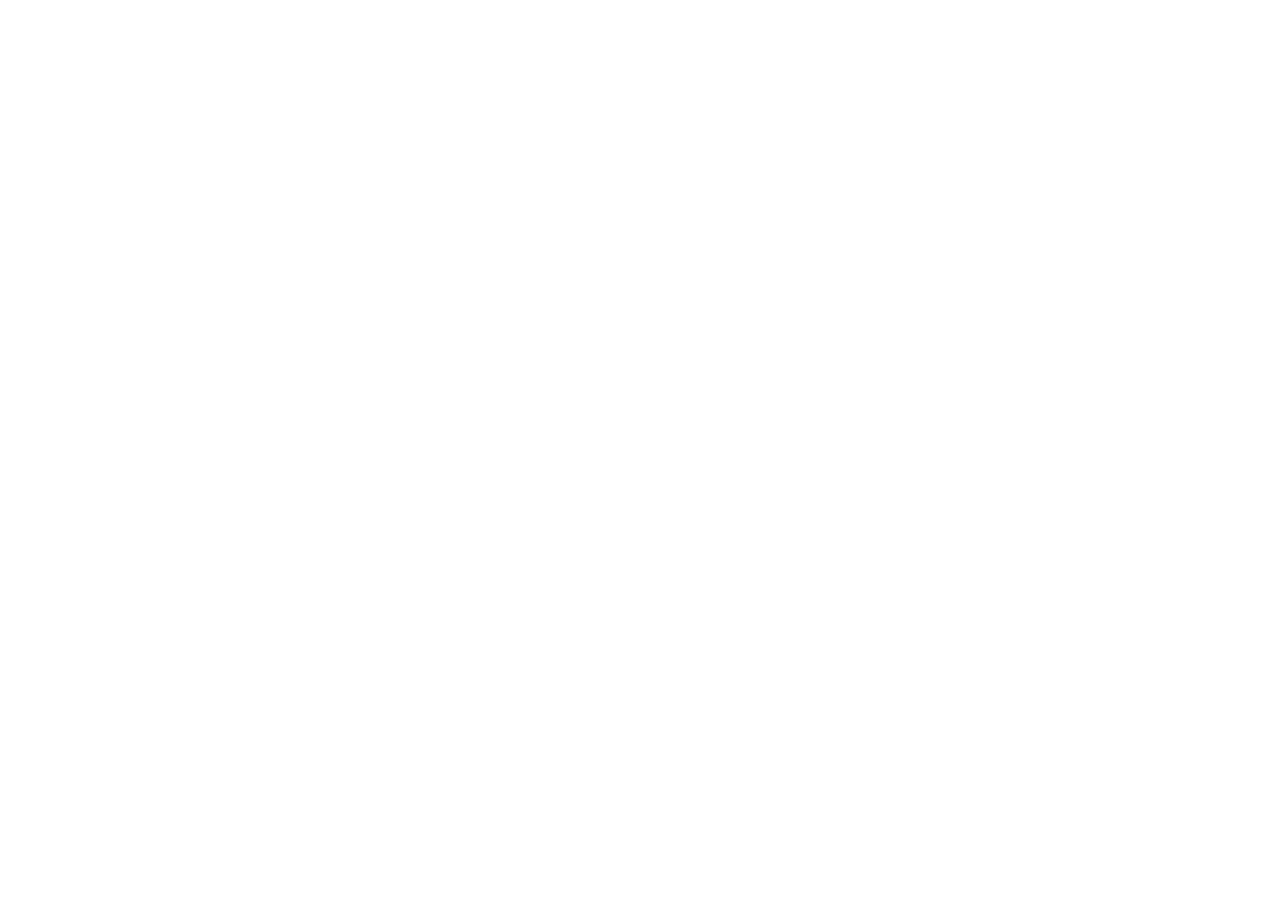
==== index.html @ dfc60ad4 "added index.html" ====
<!DOCTYPE html>
<html lang="en">
  <head>
    <meta charset="UTF-8" />
    <meta name="viewport" content="width=device-width, initial-scale=1.0" />
    <title>Document</title>
  </head>
  <body></body>
</html>
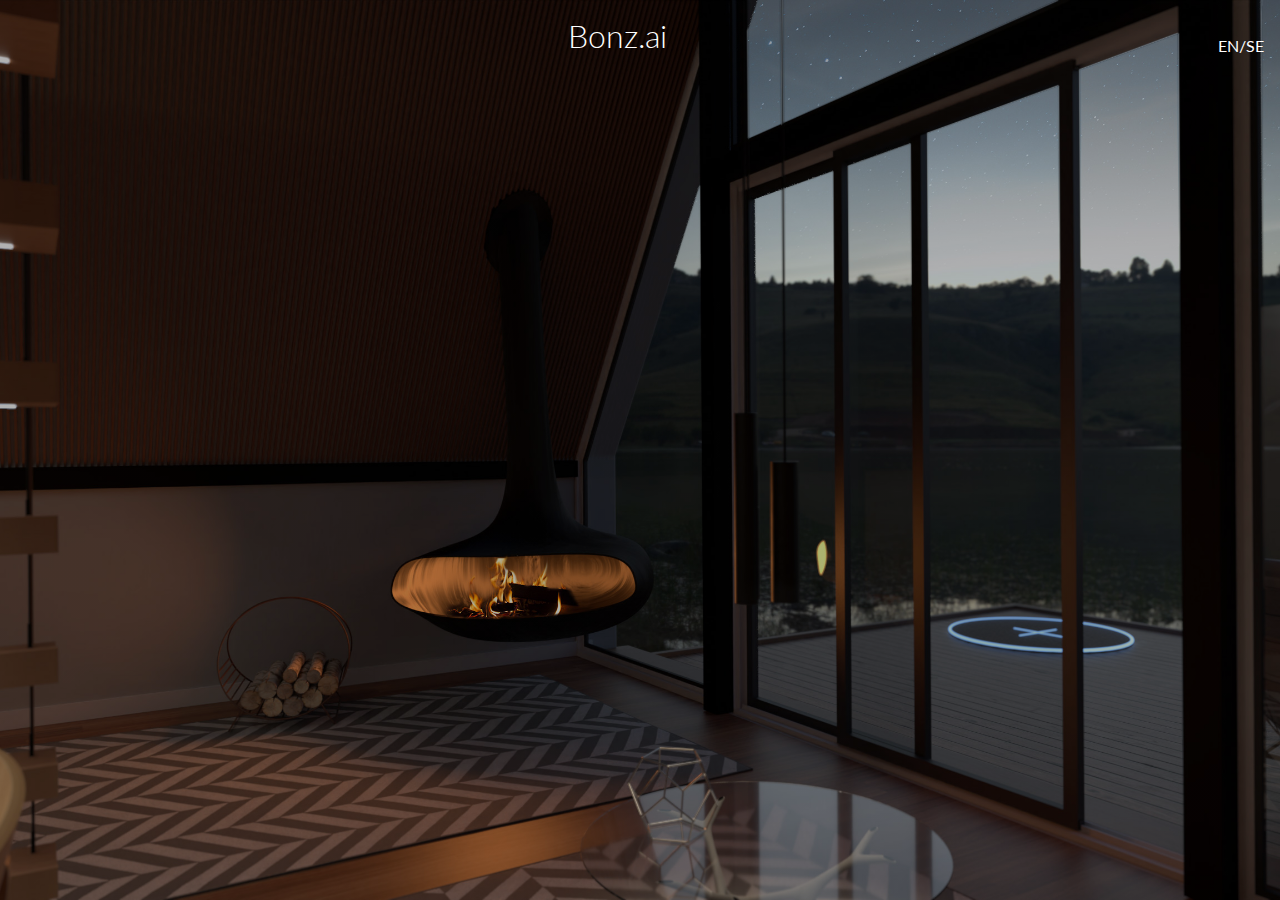
==== commit 77eed3f6: "added favicon, icons, images and additional styles" ====
--- a/index.html
+++ b/index.html
@@ -3,7 +3,51 @@
   <head>
     <meta charset="UTF-8" />
     <meta name="viewport" content="width=device-width, initial-scale=1.0" />
-    <title>Document</title>
+    <link
+      rel="icon"
+      type="image/png"
+      href="favicon/favicon-96x96.png"
+      sizes="96x96"
+    />
+    <link rel="icon" type="image/svg+xml" href="favicon/favicon.svg" />
+    <link rel="shortcut icon" href="favicon/favicon.ico" />
+    <link
+      rel="apple-touch-icon"
+      sizes="180x180"
+      href="favicon/apple-touch-icon.png"
+    />
+    <link rel="manifest" href="favicon/site.webmanifest" />
+    <link
+      rel="stylesheet"
+      href="https://cdnjs.cloudflare.com/ajax/libs/font-awesome/6.7.1/css/all.min.css"
+      integrity="sha512-5Hs3dF2AEPkpNAR7UiOHba+lRSJNeM2ECkwxUIxC1Q/FLycGTbNapWXB4tP889k5T5Ju8fs4b1P5z/iB4nMfSQ=="
+      crossorigin="anonymous"
+      referrerpolicy="no-referrer"
+    />
+    <link rel="stylesheet" href="style.css" />
+    <title>Bonz.ai</title>
   </head>
-  <body></body>
+  <body>
+    <header class="hero">
+      <nav class="hero__nav">
+        <ul class="hero__nav-list">
+          <span>
+            <i class="fa-solid fa-bars"></i>
+          </span>
+          <div class="hero__nav-heading-container">
+            <h1 class="hero__nav-heading">Bonz.ai</h1>
+            <i class="fa-solid fa-star" style="color: #ffd700"></i>
+            <i class="fa-solid fa-star" style="color: #ffd700"></i>
+            <i class="fa-solid fa-star" style="color: #ffd700"></i>
+            <i class="fa-solid fa-star" style="color: #ffd700"></i>
+            <i class="fa-solid fa-star" style="color: #ffd700"></i>
+          </div>
+          <li><a href="about.html">About</a></li>
+          <li><a href="boka.html">Boka här</a></li>
+          <p class="hero__nav-text">EN/SE</p>
+        </ul>
+      </nav>
+    </header>
+    <main></main>
+  </body>
 </html>
--- a/style.css
+++ b/style.css
@@ -0,0 +1,52 @@
+@import url('https://fonts.googleapis.com/css2?family=Lato:ital,wght@0,100;0,300;0,400;0,700;0,900;1,100;1,300;1,400;1,700;1,900&display=swap');
+
+*, *::before, *::after{
+    margin: 0;
+    padding: 0;
+    box-sizing: border-box;
+}
+
+body{
+    font-family: "Lato", sans-serif;
+}
+
+/***** Header Section *****/
+
+.hero{
+    min-height: 100vh;
+    background: linear-gradient(rgba(0,0,0,0.3),rgba(0, 0, 0, 0.3)), url('assets/02-night.jpg') center/cover no-repeat fixed;
+}
+
+.hero__nav-list{
+    display: flex;
+    justify-content: space-between;
+    align-items: center;
+    padding: 1rem 1rem 0 1rem;
+}
+
+
+.fa-bars{
+    color: #fff;
+    font-size: 40px;
+}
+
+.hero__nav-heading{
+    color: #fff;
+    font-size: 32px;
+    font-weight: 300;
+}
+
+.fa-star{
+    font-size: 10px;
+}
+.fa-star:first-of-type{
+    margin-left: 1rem;
+}
+
+li{
+    display: none;
+}
+
+.hero__nav-text{
+    color: #fff;
+}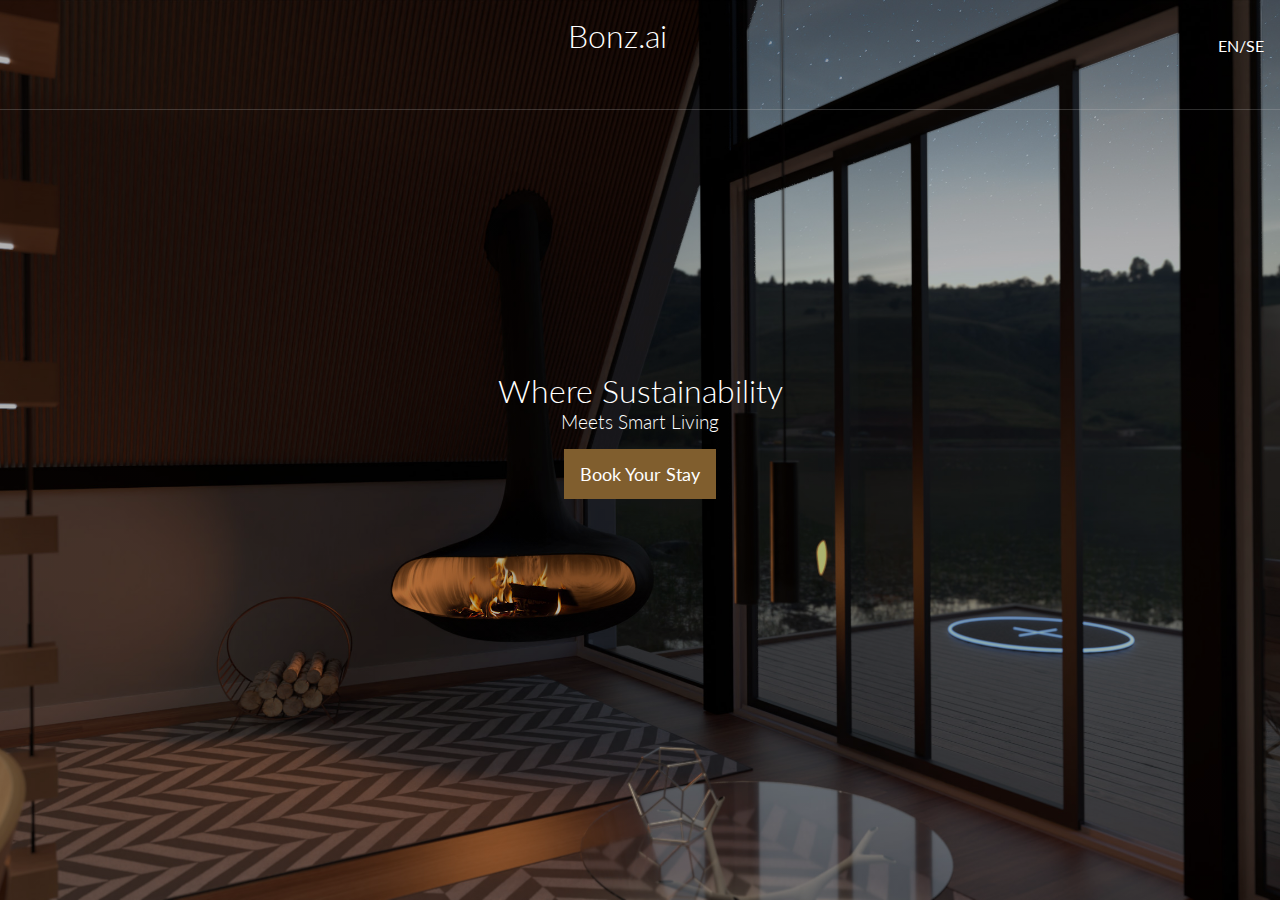
==== commit 914e0251: "added main section and modified styles" ====
--- a/index.html
+++ b/index.html
@@ -29,13 +29,14 @@
   </head>
   <body>
     <header class="hero">
+      <!-- Nav Section -->
       <nav class="hero__nav">
         <ul class="hero__nav-list">
           <span>
             <i class="fa-solid fa-bars"></i>
           </span>
           <div class="hero__nav-heading-container">
-            <h1 class="hero__nav-heading">Bonz.ai</h1>
+            <h2 class="hero__nav-heading">Bonz.ai</h2>
             <i class="fa-solid fa-star" style="color: #ffd700"></i>
             <i class="fa-solid fa-star" style="color: #ffd700"></i>
             <i class="fa-solid fa-star" style="color: #ffd700"></i>
@@ -47,7 +48,17 @@
           <p class="hero__nav-text">EN/SE</p>
         </ul>
       </nav>
+      <!-- End of Nav section -->
+      <div class="divider"></div>
+      <!-- Section banner -->
+      <section class="banner">
+        <h1 class="banner__heading">
+          Where Sustainability
+          <span class="banner__heading-small">Meets Smart Living</span>
+        </h1>
+        <a href="boka.html" class="banner__btn">Book Your Stay</a>
+      </section>
+      <!-- End of section banner -->
     </header>
-    <main></main>
   </body>
 </html>
--- a/style.css
+++ b/style.css
@@ -4,6 +4,10 @@
     margin: 0;
     padding: 0;
     box-sizing: border-box;
+}
+
+:root{
+    --white: #fff;
 }
 
 body{
@@ -15,6 +19,7 @@
 .hero{
     min-height: 100vh;
     background: linear-gradient(rgba(0,0,0,0.3),rgba(0, 0, 0, 0.3)), url('assets/02-night.jpg') center/cover no-repeat fixed;
+    position: relative;
 }
 
 .hero__nav-list{
@@ -24,14 +29,17 @@
     padding: 1rem 1rem 0 1rem;
 }
 
+.hero__nav{
+    height: 10vh;
+}
 
 .fa-bars{
-    color: #fff;
+    color: var(--white);
     font-size: 40px;
 }
 
 .hero__nav-heading{
-    color: #fff;
+    color: var(--white);
     font-size: 32px;
     font-weight: 300;
 }
@@ -39,6 +47,7 @@
 .fa-star{
     font-size: 10px;
 }
+
 .fa-star:first-of-type{
     margin-left: 1rem;
 }
@@ -48,5 +57,44 @@
 }
 
 .hero__nav-text{
-    color: #fff;
+    color: var(--white);
+}
+
+.divider{
+    height: 1px;
+    background: #d0d0d039;
+    margin-top: 1.2rem;
+}
+
+.banner{
+    height: calc(100vh - 10vh);
+    display: flex;
+    justify-content: center;
+    align-items: center;
+    flex-direction: column;
+    color: var(--white);
+    margin-top: -5rem;
+}
+
+.banner__heading{
+    font-size: 2rem;
+    font-weight: 300;
+}
+
+.banner__heading-small{
+    display: block;
+    font-size: 1.2rem;
+    text-align: center;
+    font-weight: 300;
+    margin-bottom: 1rem;
+}
+
+.banner__btn{
+    text-decoration: none;
+    background: #805E2E;
+    color: var(--white);
+    padding: .9rem 1rem;
+    font-size: 1.1rem;
+    display: inline-block;
+    cursor: pointer;
 }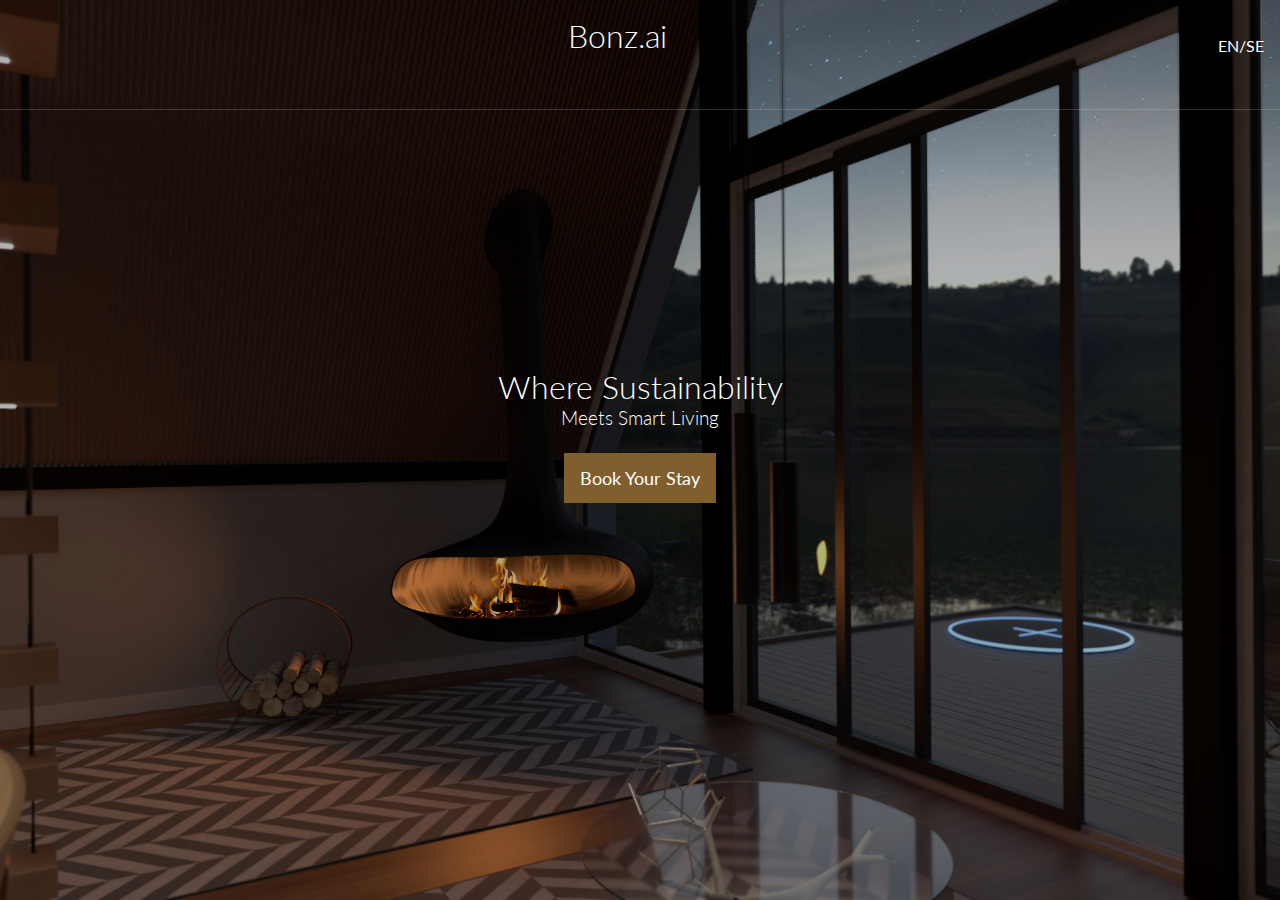
==== commit 1c3d6f39: "modified styles, added bokastyles file" ====
--- a/index.html
+++ b/index.html
@@ -30,35 +30,37 @@
   <body>
     <header class="hero">
       <!-- Nav Section -->
-      <nav class="hero__nav">
-        <ul class="hero__nav-list">
-          <span>
-            <i class="fa-solid fa-bars"></i>
-          </span>
-          <div class="hero__nav-heading-container">
-            <h2 class="hero__nav-heading">Bonz.ai</h2>
-            <i class="fa-solid fa-star" style="color: #ffd700"></i>
-            <i class="fa-solid fa-star" style="color: #ffd700"></i>
-            <i class="fa-solid fa-star" style="color: #ffd700"></i>
-            <i class="fa-solid fa-star" style="color: #ffd700"></i>
-            <i class="fa-solid fa-star" style="color: #ffd700"></i>
-          </div>
-          <li><a href="about.html">About</a></li>
-          <li><a href="boka.html">Boka här</a></li>
-          <p class="hero__nav-text">EN/SE</p>
-        </ul>
-      </nav>
-      <!-- End of Nav section -->
-      <div class="divider"></div>
-      <!-- Section banner -->
-      <section class="banner">
-        <h1 class="banner__heading">
-          Where Sustainability
-          <span class="banner__heading-small">Meets Smart Living</span>
-        </h1>
-        <a href="boka.html" class="banner__btn">Book Your Stay</a>
-      </section>
-      <!-- End of section banner -->
+      <div class="hero__wrapper">
+        <nav class="hero__nav">
+          <ul class="hero__nav-list">
+            <span>
+              <i class="fa-solid fa-bars"></i>
+            </span>
+            <div class="hero__nav-heading-container">
+              <h2 class="hero__nav-heading">Bonz.ai</h2>
+              <i class="fa-solid fa-star" style="color: #ffd700"></i>
+              <i class="fa-solid fa-star" style="color: #ffd700"></i>
+              <i class="fa-solid fa-star" style="color: #ffd700"></i>
+              <i class="fa-solid fa-star" style="color: #ffd700"></i>
+              <i class="fa-solid fa-star" style="color: #ffd700"></i>
+            </div>
+            <li><a href="about.html">About</a></li>
+            <li><a href="boka.html">Boka här</a></li>
+            <p class="hero__nav-text">EN/SE</p>
+          </ul>
+        </nav>
+        <!-- End of Nav section -->
+        <div class="divider"></div>
+        <!-- Section banner -->
+        <section class="banner">
+          <h1 class="banner__heading">
+            Where Sustainability
+            <span class="banner__heading-small">Meets Smart Living</span>
+          </h1>
+          <a href="boka.html" class="banner__btn">Book Your Stay</a>
+        </section>
+        <!-- End of section banner -->
+      </div>
     </header>
   </body>
 </html>
--- a/style.css
+++ b/style.css
@@ -1,100 +1,130 @@
-@import url('https://fonts.googleapis.com/css2?family=Lato:ital,wght@0,100;0,300;0,400;0,700;0,900;1,100;1,300;1,400;1,700;1,900&display=swap');
+@import url("https://fonts.googleapis.com/css2?family=Lato:ital,wght@0,100;0,300;0,400;0,700;0,900;1,100;1,300;1,400;1,700;1,900&display=swap");
 
-*, *::before, *::after{
-    margin: 0;
-    padding: 0;
-    box-sizing: border-box;
+/* Global Styles */
+
+*,
+*::before,
+*::after {
+  margin: 0;
+  padding: 0;
+  box-sizing: border-box;
 }
 
-:root{
-    --white: #fff;
+:root {
+  --white: #fff;
+  --line-hight: 1.5;
+  --facility-cls: #646568;
 }
 
-body{
-    font-family: "Lato", sans-serif;
+img {
+  display: block;
+  width: 100%;
+  margin: 3rem 0;
 }
 
-/***** Header Section *****/
-
-.hero{
-    min-height: 100vh;
-    background: linear-gradient(rgba(0,0,0,0.3),rgba(0, 0, 0, 0.3)), url('assets/02-night.jpg') center/cover no-repeat fixed;
-    position: relative;
+li {
+  display: none;
 }
 
-.hero__nav-list{
-    display: flex;
-    justify-content: space-between;
-    align-items: center;
-    padding: 1rem 1rem 0 1rem;
+.logo {
+  margin: 0.5rem auto;
+  width: 105px;
+  height: 105px;
 }
 
-.hero__nav{
-    height: 10vh;
+section {
+  padding: 2rem 0;
+  text-align: center;
 }
 
-.fa-bars{
-    color: var(--white);
-    font-size: 40px;
+.wrapper {
+  width: 90%;
+  margin: 0 auto;
 }
 
-.hero__nav-heading{
-    color: var(--white);
-    font-size: 32px;
-    font-weight: 300;
+/***** Index styles *****/
+
+body {
+  font-family: "Lato", sans-serif;
 }
 
-.fa-star{
-    font-size: 10px;
+.hero {
+  min-height: 100vh;
+  background: linear-gradient(rgba(0, 0, 0, 0.3), rgba(0, 0, 0, 0.3)),
+    url("assets/02-night.jpg") center/cover no-repeat fixed;
+  position: relative;
+  margin: 0 auto;
 }
 
-.fa-star:first-of-type{
-    margin-left: 1rem;
+.hero__nav-list {
+  display: flex;
+  justify-content: space-between;
+  align-items: center;
+  padding: 1rem 1rem 0;
 }
 
-li{
-    display: none;
+.hero__nav {
+  height: 10vh;
 }
 
-.hero__nav-text{
-    color: var(--white);
+.fa-bars {
+  color: var(--white);
+  font-size: 40px;
 }
 
-.divider{
-    height: 1px;
-    background: #d0d0d039;
-    margin-top: 1.2rem;
+.hero__nav-heading {
+  color: var(--white);
+  font-size: 32px;
+  font-weight: 300;
 }
 
-.banner{
-    height: calc(100vh - 10vh);
-    display: flex;
-    justify-content: center;
-    align-items: center;
-    flex-direction: column;
-    color: var(--white);
-    margin-top: -5rem;
+.fa-star {
+  font-size: 10px;
 }
 
-.banner__heading{
-    font-size: 2rem;
-    font-weight: 300;
+.fa-star:first-of-type {
+  margin-left: 1rem;
 }
 
-.banner__heading-small{
-    display: block;
-    font-size: 1.2rem;
-    text-align: center;
-    font-weight: 300;
-    margin-bottom: 1rem;
+.hero__nav-text {
+  color: var(--white);
 }
 
-.banner__btn{
-    text-decoration: none;
-    background: #805E2E;
-    color: var(--white);
-    padding: .9rem 1rem;
-    font-size: 1.1rem;
-    display: inline-block;
-    cursor: pointer;
-}+.divider {
+  height: 1px;
+  background: #d0d0d039;
+  margin-top: 1.2rem;
+}
+
+.banner {
+  height: calc(100vh - 10vh);
+  display: flex;
+  justify-content: center;
+  align-items: center;
+  flex-direction: column;
+  color: var(--white);
+  margin-top: -5rem;
+}
+
+.banner__heading {
+  font-size: 2rem;
+  font-weight: 300;
+}
+
+.banner__heading-small {
+  display: block;
+  font-size: 1.2rem;
+  text-align: center;
+  font-weight: 300;
+  margin-bottom: 1.5rem;
+}
+
+.banner__btn {
+  text-decoration: none;
+  background: #805e2e;
+  color: var(--white);
+  padding: 0.9rem 1rem;
+  font-size: 1.1rem;
+  display: inline-block;
+  cursor: pointer;
+}
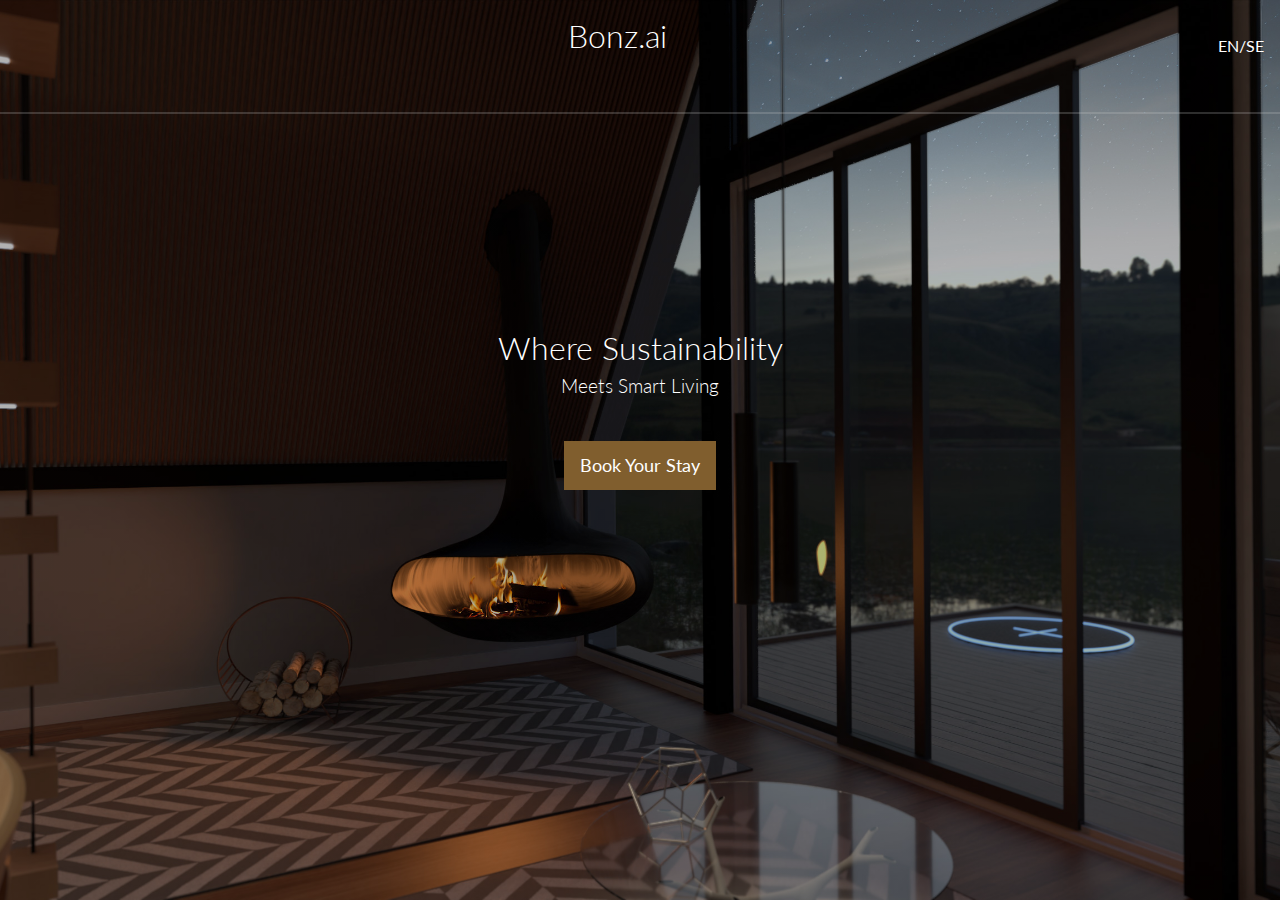
==== commit bd7f112b: "modified different styles and added js file for the nav menu" ====
--- a/index.html
+++ b/index.html
@@ -31,26 +31,34 @@
     <header class="hero">
       <!-- Nav Section -->
       <div class="hero__wrapper">
-        <nav class="hero__nav">
+        <div class="hero__outer">
+          <span id="nav-btn" class="nav-btn">
+            <i class="fa-solid fa-bars"></i>
+          </span>
+
+          <div class="hero__nav-heading-container">
+            <h2 class="hero__nav-heading">Bonz.ai</h2>
+            <i class="fa-solid fa-star" style="color: #ffd700"></i>
+            <i class="fa-solid fa-star" style="color: #ffd700"></i>
+            <i class="fa-solid fa-star" style="color: #ffd700"></i>
+            <i class="fa-solid fa-star" style="color: #ffd700"></i>
+            <i class="fa-solid fa-star" style="color: #ffd700"></i>
+          </div>
+          <p class="hero__nav-text">EN/SE</p>
+        </div>
+
+        <nav class="hero__nav" id="hero__nav">
+          <div class="hero__nav-nav-header">
+            <span class="nav-close" id="nav-close">
+              <i class="fas fa-times"></i>
+            </span>
+          </div>
           <ul class="hero__nav-list">
-            <span>
-              <i class="fa-solid fa-bars"></i>
-            </span>
-            <div class="hero__nav-heading-container">
-              <h2 class="hero__nav-heading">Bonz.ai</h2>
-              <i class="fa-solid fa-star" style="color: #ffd700"></i>
-              <i class="fa-solid fa-star" style="color: #ffd700"></i>
-              <i class="fa-solid fa-star" style="color: #ffd700"></i>
-              <i class="fa-solid fa-star" style="color: #ffd700"></i>
-              <i class="fa-solid fa-star" style="color: #ffd700"></i>
-            </div>
             <li><a href="about.html">About</a></li>
-            <li><a href="boka.html">Boka här</a></li>
-            <p class="hero__nav-text">EN/SE</p>
+            <li><a href="boka.html">Boka</a></li>
           </ul>
         </nav>
         <!-- End of Nav section -->
-        <div class="divider"></div>
         <!-- Section banner -->
         <section class="banner">
           <h1 class="banner__heading">
@@ -61,6 +69,8 @@
         </section>
         <!-- End of section banner -->
       </div>
+      <div class="divider"></div>
     </header>
+    <script src="script.js"></script>
   </body>
 </html>
--- a/style.css
+++ b/style.css
@@ -14,6 +14,7 @@
   --white: #fff;
   --line-hight: 1.5;
   --facility-cls: #646568;
+  --transition: all 0.3s linear;
 }
 
 img {
@@ -21,10 +22,10 @@
   width: 100%;
   margin: 3rem 0;
 }
-
+/* 
 li {
   display: none;
-}
+} */
 
 .logo {
   margin: 0.5rem auto;
@@ -42,34 +43,103 @@
   margin: 0 auto;
 }
 
+.divider {
+  height: 1px;
+  background: #d0d0d039;
+  margin-top: 1.2rem;
+}
+
 /***** Index styles *****/
-
+html,
 body {
   font-family: "Lato", sans-serif;
+  display: flex;
+  flex-direction: column;
+  scroll-behavior: smooth;
 }
 
 .hero {
-  min-height: 100vh;
   background: linear-gradient(rgba(0, 0, 0, 0.3), rgba(0, 0, 0, 0.3)),
     url("assets/02-night.jpg") center/cover no-repeat fixed;
   position: relative;
+  color: #fff;
+  height: 100vh;
+}
+
+.hero__nav-heading-container {
   margin: 0 auto;
 }
 
-.hero__nav-list {
+.hero__nav {
+  position: fixed;
+  top: 0;
+  left: 0;
+  right: 0;
+  bottom: 0;
+  background: #53624e;
+  transform: translateX(-100%);
+  transition: var(--transition);
+}
+
+.hero__outer {
   display: flex;
   justify-content: space-between;
   align-items: center;
   padding: 1rem 1rem 0;
 }
 
-.hero__nav {
-  height: 10vh;
-}
-
-.fa-bars {
+.hero__outer h2 {
+  margin-bottom: 0;
+}
+
+.showNav {
+  transform: translate(0);
+  z-index: 2;
+}
+
+.nav-btn {
+  cursor: pointer;
   color: var(--white);
   font-size: 40px;
+}
+
+.hero__nav-nav-header {
+  text-align: right;
+  padding: 1rem;
+}
+
+.nav-close {
+  display: block;
+  font-size: 2.5rem;
+  cursor: pointer;
+  color: #f29c9c;
+  transition: var(--transition);
+  margin-right: 1rem;
+}
+
+.nav-close:hover {
+  color: #bb2525;
+}
+
+.hero__nav-list li {
+  list-style-type: none;
+}
+
+.hero__nav-list li a {
+  color: #fff;
+  text-decoration: none;
+  cursor: pointer;
+  display: block;
+  font-size: 1.5rem;
+  padding: 0.25rem 1rem;
+  text-transform: uppercase;
+  letter-spacing: 0.25rem;
+  transition: var(--transition);
+}
+
+.hero__nav a:hover {
+  background: #535353;
+  padding-left: 1.5rem;
 }
 
 .hero__nav-heading {
@@ -91,9 +161,12 @@
 }
 
 .divider {
-  height: 1px;
+  height: 2px;
   background: #d0d0d039;
-  margin-top: 1.2rem;
+  margin-top: 2rem;
+  width: 100%;
+  position: absolute;
+  top: 5rem;
 }
 
 .banner {
@@ -102,13 +175,18 @@
   justify-content: center;
   align-items: center;
   flex-direction: column;
+  flex-wrap: wrap;
   color: var(--white);
   margin-top: -5rem;
 }
 
 .banner__heading {
+  margin: 1rem 0;
   font-size: 2rem;
   font-weight: 300;
+  text-align: center;
+  width: 60%;
+  line-height: var(--line-hight);
 }
 
 .banner__heading-small {
@@ -128,3 +206,9 @@
   display: inline-block;
   cursor: pointer;
 }
+
+.banner__btn:hover {
+  background: var(--white);
+  color: #805e2e;
+  transition: all 0.6s linear;
+}
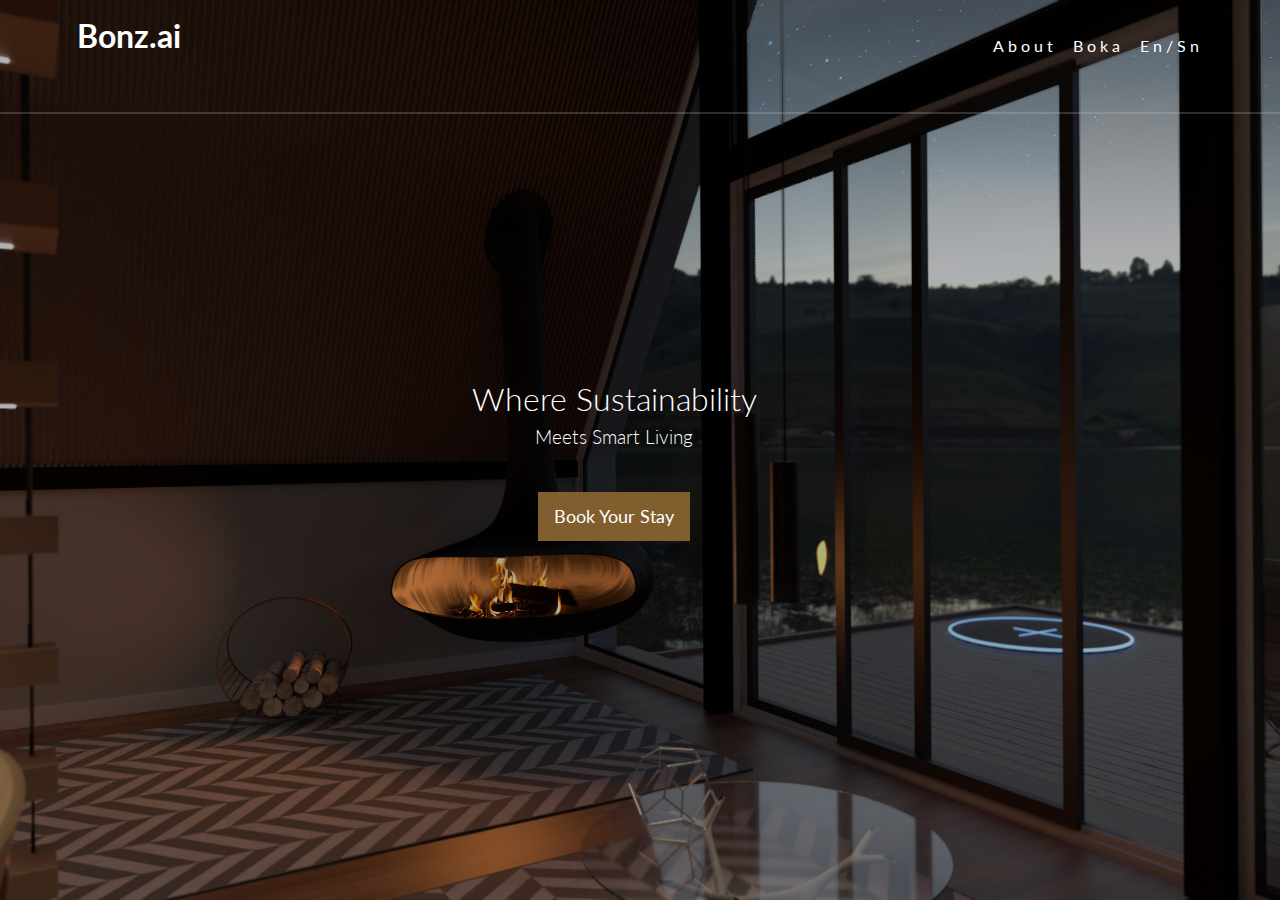
==== commit 91a18869: "added styles to all html files, added javascript file" ====
--- a/index.html
+++ b/index.html
@@ -28,49 +28,48 @@
     <title>Bonz.ai</title>
   </head>
   <body>
-    <header class="hero">
-      <!-- Nav Section -->
-      <div class="hero__wrapper">
-        <div class="hero__outer">
-          <span id="nav-btn" class="nav-btn">
-            <i class="fa-solid fa-bars"></i>
-          </span>
-
-          <div class="hero__nav-heading-container">
-            <h2 class="hero__nav-heading">Bonz.ai</h2>
+    <header class="header">
+      <div class="wrapper">
+        <div class="header__inner">
+          <div class="header__heading-container">
+            <h1 class="header__title">Bonz.ai</h1>
             <i class="fa-solid fa-star" style="color: #ffd700"></i>
             <i class="fa-solid fa-star" style="color: #ffd700"></i>
             <i class="fa-solid fa-star" style="color: #ffd700"></i>
             <i class="fa-solid fa-star" style="color: #ffd700"></i>
             <i class="fa-solid fa-star" style="color: #ffd700"></i>
           </div>
-          <p class="hero__nav-text">EN/SE</p>
-        </div>
-
-        <nav class="hero__nav" id="hero__nav">
-          <div class="hero__nav-nav-header">
+          <!-- Navbar -->
+          <nav class="header__nav" id="header__nav">
             <span class="nav-close" id="nav-close">
               <i class="fas fa-times"></i>
             </span>
-          </div>
-          <ul class="hero__nav-list">
-            <li><a href="about.html">About</a></li>
-            <li><a href="boka.html">Boka</a></li>
-          </ul>
-        </nav>
-        <!-- End of Nav section -->
-        <!-- Section banner -->
-        <section class="banner">
-          <h1 class="banner__heading">
-            Where Sustainability
-            <span class="banner__heading-small">Meets Smart Living</span>
-          </h1>
-          <a href="boka.html" class="banner__btn">Book Your Stay</a>
-        </section>
-        <!-- End of section banner -->
+
+            <ul>
+              <li><a href="about.html">About</a></li>
+              <li><a href="boka.html">Boka</a></li>
+              <li class="header__nav-text" id="header__nav-text">
+                <a href="#">En/Sn</a>
+              </li>
+            </ul>
+          </nav>
+
+          <span class="nav-btn" id="nav-btn">
+            <i class="fa-solid fa-bars"></i>
+          </span>
+        </div>
       </div>
       <div class="divider"></div>
     </header>
+
+    <section class="banner">
+      <h1 class="banner__heading">
+        Where Sustainability
+        <span class="banner__heading-small">Meets Smart Living</span>
+      </h1>
+      <a href="boka.html" class="banner__btn">Book Your Stay</a>
+    </section>
+
     <script src="script.js"></script>
   </body>
 </html>
--- a/style.css
+++ b/style.css
@@ -22,19 +22,14 @@
   width: 100%;
   margin: 3rem 0;
 }
-/* 
-li {
-  display: none;
-} */
 
 .logo {
   margin: 0.5rem auto;
-  width: 105px;
-  height: 105px;
+  width: 50px;
+  height: 50px;
 }
 
 section {
-  padding: 2rem 0;
   text-align: center;
 }
 
@@ -58,7 +53,7 @@
   scroll-behavior: smooth;
 }
 
-.hero {
+.header {
   background: linear-gradient(rgba(0, 0, 0, 0.3), rgba(0, 0, 0, 0.3)),
     url("assets/02-night.jpg") center/cover no-repeat fixed;
   position: relative;
@@ -66,11 +61,7 @@
   height: 100vh;
 }
 
-.hero__nav-heading-container {
-  margin: 0 auto;
-}
-
-.hero__nav {
+.header__nav {
   position: fixed;
   top: 0;
   left: 0;
@@ -79,53 +70,35 @@
   background: #53624e;
   transform: translateX(-100%);
   transition: var(--transition);
-}
-
-.hero__outer {
-  display: flex;
-  justify-content: space-between;
-  align-items: center;
-  padding: 1rem 1rem 0;
-}
-
-.hero__outer h2 {
-  margin-bottom: 0;
+  z-index: 1;
 }
 
 .showNav {
   transform: translate(0);
-  z-index: 2;
-}
-
-.nav-btn {
-  cursor: pointer;
-  color: var(--white);
-  font-size: 40px;
-}
-
-.hero__nav-nav-header {
-  text-align: right;
-  padding: 1rem;
 }
 
 .nav-close {
-  display: block;
   font-size: 2.5rem;
   cursor: pointer;
   color: #f29c9c;
   transition: var(--transition);
-  margin-right: 1rem;
+}
+
+.fa-times {
+  text-align: right;
+  padding-right: 1rem;
+  display: block;
 }
 
 .nav-close:hover {
   color: #bb2525;
 }
 
-.hero__nav-list li {
+nav li {
   list-style-type: none;
 }
 
-.hero__nav-list li a {
+.header__nav a {
   color: #fff;
   text-decoration: none;
   cursor: pointer;
@@ -134,18 +107,25 @@
   padding: 0.25rem 1rem;
   text-transform: uppercase;
   letter-spacing: 0.25rem;
+  color: #617d98;
   transition: var(--transition);
 }
 
-.hero__nav a:hover {
-  background: #535353;
+.header__nav a:hover {
+  background: #f7ebe8;
   padding-left: 1.5rem;
-}
-
-.hero__nav-heading {
-  color: var(--white);
-  font-size: 32px;
-  font-weight: 300;
+  border-left: 0.25rem solid #bf0000;
+}
+
+.header__inner {
+  display: flex;
+  justify-content: space-between;
+  align-items: center;
+  padding-top: 1rem;
+}
+
+.fa-bars {
+  font-size: 50px;
 }
 
 .fa-star {
@@ -156,7 +136,7 @@
   margin-left: 1rem;
 }
 
-.hero__nav-text {
+.header__nav-text {
   color: var(--white);
 }
 
@@ -177,12 +157,16 @@
   flex-direction: column;
   flex-wrap: wrap;
   color: var(--white);
-  margin-top: -5rem;
+  position: absolute;
+  top: 50%;
+  left: 48%;
+  transform: translate(-50%, -50%);
+  width: 100%;
 }
 
 .banner__heading {
   margin: 1rem 0;
-  font-size: 2rem;
+  font-size: 1.5rem;
   font-weight: 300;
   text-align: center;
   width: 60%;
@@ -212,3 +196,84 @@
   color: #805e2e;
   transition: all 0.6s linear;
 }
+
+/* Media Queries */
+
+@media screen and (min-width: 1126px) {
+  .header {
+    position: relative;
+  }
+
+  .banner {
+    position: absolute;
+    top: 50%;
+    left: 48%;
+    transform: translate(-50%, -50%);
+    width: 80%;
+  }
+
+  .banner__heading {
+    font-size: 2rem;
+  }
+  .header__inner {
+    max-width: 1126px;
+    width: 100%;
+    margin: 0 auto;
+  }
+
+  .fa-star {
+    display: inline;
+  }
+
+  .nav-btn {
+    display: none;
+  }
+
+  .nav-close {
+    display: none;
+  }
+
+  .nav-title {
+    display: block;
+    margin: 0;
+  }
+
+  .header__nav ul {
+    display: flex;
+    justify-content: space-between;
+    align-items: center;
+    list-style-type: none;
+    gap: 1em;
+  }
+
+  .header__nav {
+    transform: translateX(0);
+    background: none;
+    position: static;
+  }
+
+  .nav-header {
+    display: none;
+  }
+
+  .header__nav a {
+    color: #fff;
+    font-size: 1rem;
+    text-transform: capitalize;
+    border-radius: 0.5rem;
+    background: none;
+    outline: none;
+    display: block;
+    transition: none;
+    padding: 0;
+  }
+
+  .header__nav a:hover {
+    background: none;
+    padding-left: 0;
+    border-left: none;
+    border-bottom: 3px solid #53624e;
+    transition: var(--transition);
+    padding-bottom: 1rem;
+  }
+}
